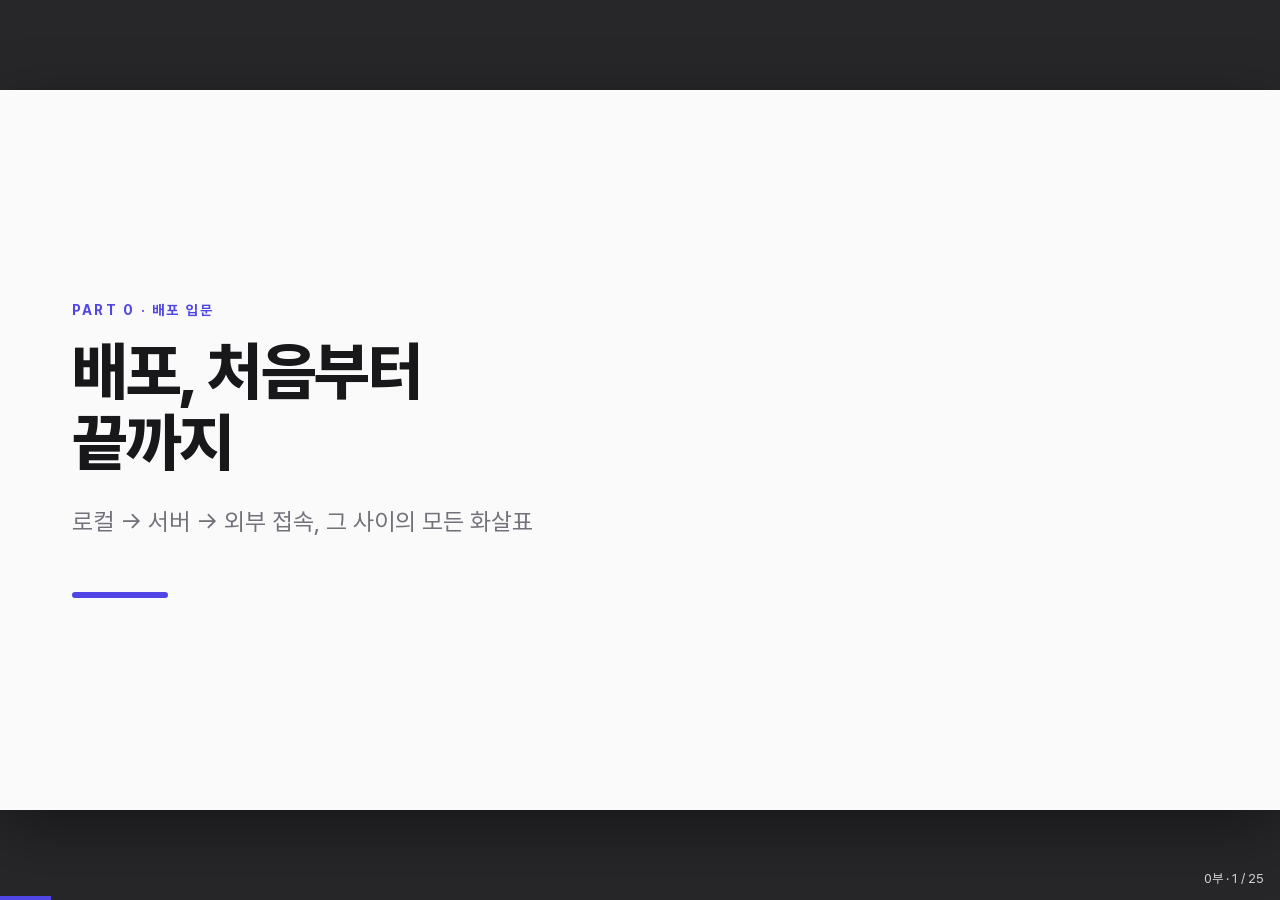
==== slides/index.html @ 19ce369f "feat: add request-journey simulator with SG-block demo" ====
<!DOCTYPE html>
<html lang="ko">
<head>
<meta charset="utf-8">
<meta name="viewport" content="width=device-width,initial-scale=1">
<title>배포, 처음부터 끝까지</title>
<link rel="stylesheet" href="css/deck.css">
</head>
<body>
<div id="stage">
  <div id="deck">

    <!-- 0부 (3 slides) -->
    <section class="slide" data-part="0">
      <div class="label">PART 0 · 배포 입문</div>
      <h1>배포, 처음부터<br>끝까지</h1>
      <p class="muted">로컬 → 서버 → 외부 접속, 그 사이의 모든 화살표</p>
      <div class="accent-bar"></div>
      <aside class="note" hidden>배포가 막막한 건 지식 부족이 아니라 로컬 환경에 대한 무의식적 의존 때문입니다.</aside>
    </section>

    <section class="slide" data-part="0">
      <div class="label">PART 0</div>
      <h2>"내 컴에선 되는데"의 정체</h2>
      <p>로컬의 암묵적 전제 4가지 — 서버엔 없습니다.</p>
      <ul>
        <li>항상 켜진 내 PC</li>
        <li>localhost 로 바로 접속</li>
        <li>IDE가 알아서 빌드·실행</li>
        <li>내 PC에만 깔린 JDK·DB</li>
      </ul>
      <aside class="note" hidden>배포란 이 4가지를 남의 컴퓨터(서버)에 다시 만들어주는 일.</aside>
    </section>

    <section class="slide" data-part="0">
      <div class="label">PART 0</div>
      <h2>오늘의 여정</h2>
      <p>0부 멘탈모델 · 1부 전체그림 · 2부 백엔드 · 3부 도메인·HTTPS · 4부 Flutter · 5부 잇기</p>
      <div class="accent-bar"></div>
    </section>

    <!-- 1부 (2 slides) -->
    <section class="slide" data-part="1">
      <div class="label">PART 1</div>
      <h2>마스터 지도 — 요청 한 번의 여정</h2>
      <div id="map-intro"></div>
      <p class="muted" style="margin-top:24px">이 화살표를 왼쪽부터 하나씩 정복합니다. 매 부 이 지도로 돌아옵니다.</p>
      <aside class="note" hidden>전체 강의의 지도. 매 부 도입에서 "지금 여기"를 표시.</aside>
    </section>

    <section class="slide" data-part="1">
      <div class="label">PART 1</div>
      <h2>핵심 개념 8개</h2>
      <ul style="columns:2;column-gap:48px">
        <li>빌드 산출물(JAR)</li><li>실행 환경(JVM)</li>
        <li>프로세스 &amp; 포트(8080)</li><li>공인 IP vs 사설 IP</li>
        <li>방화벽/보안그룹</li><li>DNS</li>
        <li>리버스 프록시</li><li>TLS 인증서</li>
      </ul>
    </section>

    <section class="slide" data-part="1">
      <div class="label">PART 1 · 🧪 시뮬레이터</div>
      <h2>요청의 여정</h2>
      <div id="sim-journey-mount"></div>
      <aside class="note" hidden>도메인 입력→흐름 재생. 보안그룹 토글 해제 후 다시 보내 차단을 시연.</aside>
    </section>

    <!-- 2부 (7 slides) -->
    <section class="slide" data-part="2">
      <div class="label">PART 2</div>
      <h2>같은 JAR, 4가지 방식</h2>
      <p>똑같은 <code>app.jar</code> 하나를 4단계로 올려봅니다. 위로 갈수록 내 손은 적게.</p>
      <div class="accent-bar"></div>
    </section>
    <section class="slide" data-part="2">
      <div class="label">PART 2 · 2-0</div>
      <h2>JAR이란</h2>
      <p><code>./gradlew build</code> → <code>build/libs/app.jar</code> → <code>java -jar app.jar</code></p>
      <p class="muted">이 파일 하나가 너의 서버 전부. Tomcat이 안에 들어있습니다.</p>
    </section>
    <section class="slide" data-part="2">
      <div class="label">PART 2 · 2-1 (메인)</div>
      <h2>AWS EC2에 손으로</h2>
      <p>EC2(빈 우분투) → SSH → JDK 설치 → scp 전송 → 실행 → <b>보안그룹 포트 열기</b> → systemd</p>
      <aside class="note" hidden>여기서 일부러 고통을 느낀다. 다음 단계와 대조하기 위해.</aside>
    </section>
    <section class="slide" data-part="2">
      <div class="label">PART 2 · 2-2</div>
      <h2>Railway — git push면 끝</h2>
      <p>GitHub 연결 → 끝. 방금 22분 걸린 걸 <code>git push</code> 한 번이 대신합니다.</p>
    </section>
    <section class="slide" data-part="2">
      <div class="label">PART 2 · 2-3</div>
      <h2>EKS — 왜/언제</h2>
      <p>컨테이너가 50개면? → 오케스트레이션. Pod·Service·Deployment. <span class="muted">입문 팀엔 보통 과잉.</span></p>
    </section>
    <section class="slide" data-part="2">
      <div class="label">PART 2 · 2-4</div>
      <h2>GitOps &amp; ArgoCD — 종착</h2>
      <p>Git에 원하는 상태를 적으면 ArgoCD가 클러스터를 거기 맞춰 동기화.</p>
      <p class="muted">Railway 기억나죠? 그게 아기 GitOps였어요.</p>
    </section>
    <section class="slide" data-part="2">
      <div class="label">PART 2 · 🧪 시뮬레이터</div>
      <h2>자동화 사다리</h2>
      <div id="sim-ladder-mount"></div>
      <aside class="note" hidden>단계를 클릭해 작업칩이 나→플랫폼으로 옮겨가는 걸 보여준다.</aside>
    </section>

    <!-- 3부 (3 slides) -->
    <section class="slide" data-part="3">
      <div class="label">PART 3</div>
      <h2>IP를 사람 주소로 — DNS</h2>
      <p>13.124.x.x → <code>api.myapp.com</code>. Route53/가비아에서 A레코드 등록.</p>
      <div id="map-dns"></div>
    </section>
    <section class="slide" data-part="3">
      <div class="label">PART 3</div>
      <h2>리버스 프록시는 왜?</h2>
      <p>브라우저는 80/443으로 옴 → Nginx가 받아 내부 8080으로 전달.</p>
      <div id="map-nginx"></div>
    </section>
    <section class="slide" data-part="3">
      <div class="label">PART 3</div>
      <h2>HTTPS — 자물쇠 붙이기</h2>
      <p>TLS 인증서. Let's Encrypt(무료·자동갱신) vs AWS ACM.</p>
      <p class="muted">https는 선택이 아니라 기본. 앱 스토어도 평문 http를 막습니다.</p>
    </section>

    <!-- 4부 (6 slides) -->
    <section class="slide" data-part="4">
      <div class="label">PART 4</div>
      <h2>앱은 "올리는" 게 아니라<br>"심사받아 배포"</h2>
      <p class="muted">서버 배포와는 멘탈모델이 다릅니다.</p>
    </section>
    <section class="slide" data-part="4">
      <div class="label">PART 4</div>
      <h2>빌드 산출물 — APK / AAB / IPA</h2>
      <p>디버그 vs 릴리스. 안드로이드 AAB(스토어)/APK(직접설치), iOS IPA.</p>
    </section>
    <section class="slide" data-part="4">
      <div class="label">PART 4</div>
      <h2>코드 서명 — 왜 필요한가</h2>
      <p>안드로이드 keystore, iOS 인증서·프로비저닝 프로파일. = 위변조 방지 도장.</p>
    </section>
    <section class="slide" data-part="4">
      <div class="label">PART 4</div>
      <h2>배포 트랙 3단</h2>
      <p>내부테스트(Firebase App Distribution / Play 내부테스트 / TestFlight) → 비공개 → 프로덕션</p>
    </section>
    <section class="slide" data-part="4">
      <div class="label">PART 4</div>
      <h2>스토어 심사 + 흔한 반려</h2>
      <p>특히 Apple. 권한 설명 누락, 개인정보 처리방침 미비 등.</p>
    </section>
    <section class="slide" data-part="4">
      <div class="label">PART 4 · 🔌 연결</div>
      <h2>백엔드와 만나는 지점</h2>
      <p>앱의 <code>baseURL</code>을 dev/prod로 바꿔끼우기 → 2부에서 올린 서버 주소가 여기로.</p>
      <p class="muted">두 세계가 연결되는 순간입니다.</p>
    </section>

    <!-- 5부 (3 slides) -->
    <section class="slide" data-part="5">
      <div class="label">PART 5</div>
      <h2>환경 분리 — dev / staging / prod</h2>
      <p>앱 baseURL ↔ 백엔드 환경. 비밀값 관리 한 스푼.</p>
    </section>
    <section class="slide" data-part="5">
      <div class="label">PART 5</div>
      <h2>비용 감각</h2>
      <p>EC2 t2.micro 프리티어 / Railway 무료한도. <b>취미는 PaaS, 회사는 클라우드.</b></p>
    </section>
    <section class="slide" data-part="5">
      <div class="label">PART 5</div>
      <h2>전체 잇기 + 다음 한 걸음</h2>
      <div id="map-final"></div>
      <p style="margin-top:20px">숙제: 이번 주말 Railway에 너희 프로젝트 하나 올려보기.</p>
    </section>

  </div>
</div>

<div id="progress"></div>
<div id="hud"></div>
<div id="notes"></div>
<div class="navzone left"  id="navL"></div>
<div class="navzone right" id="navR"></div>

<script src="js/map-data.js"></script>
<script src="js/master-map.js"></script>
<script src="js/sim-journey.js"></script>
<script src="js/deck.js"></script>
<script>
  const mi = document.getElementById('map-intro');
  if (mi) renderMap(mi, 'app'); // 1부 도입: 출발점 강조
  const dns = document.getElementById('map-dns');   if (dns) renderMap(dns, 'dns');
  const ngx = document.getElementById('map-nginx'); if (ngx) renderMap(ngx, 'nginx');
  const fin = document.getElementById('map-final'); if (fin) renderMap(fin, null);
  const sj = document.getElementById('sim-journey-mount'); if (sj) mountJourney(sj);
</script>
</body>
</html>
---- slides/css/deck.css ----
@font-face{font-family:Pretendard;font-weight:400;src:url(../assets/fonts/Pretendard-Regular.woff2) format('woff2');font-display:swap}
@font-face{font-family:Pretendard;font-weight:700;src:url(../assets/fonts/Pretendard-Bold.woff2) format('woff2');font-display:swap}
@font-face{font-family:Pretendard;font-weight:800;src:url(../assets/fonts/Pretendard-ExtraBold.woff2) format('woff2');font-display:swap}

:root{
  --bg:#fafafa; --ink:#18181b; --muted:#71717a; --line:#e4e4e7;
  --accent:#4f46e5; --accent-soft:#eef2ff; --warn:#fdba74; --danger:#ef4444;
  --slide-w:1280px; --slide-h:720px;
}
*{box-sizing:border-box}
html,body{margin:0;height:100%;background:#27272a;
  font-family:Pretendard,system-ui,-apple-system,sans-serif;color:var(--ink)}

/* 무대: 16:9 슬라이드를 화면 중앙에 스케일 */
#stage{position:fixed;inset:0;display:grid;place-items:center;overflow:hidden}
#deck{width:var(--slide-w);height:var(--slide-h);position:relative;
  background:var(--bg);box-shadow:0 20px 60px rgba(0,0,0,.4);
  transform:scale(var(--scale,1));transform-origin:center}

.slide{position:absolute;inset:0;padding:64px 72px;
  opacity:0;visibility:hidden;transition:opacity .25s ease;
  display:flex;flex-direction:column;justify-content:center}
.slide.active{opacity:1;visibility:visible}

.slide .label{font-size:14px;letter-spacing:.16em;text-transform:uppercase;
  font-weight:700;color:var(--accent);margin-bottom:18px}
.slide h1{font-size:64px;font-weight:800;letter-spacing:-.02em;line-height:1.12;margin:0}
.slide h2{font-size:44px;font-weight:800;letter-spacing:-.01em;line-height:1.18;margin:0 0 24px}
.slide p,.slide li{font-size:24px;line-height:1.55;color:var(--ink)}
.slide .muted{color:var(--muted)}
.slide .accent-bar{height:6px;width:96px;background:var(--accent);border-radius:3px;margin-top:28px}

/* 진행 UI */
#progress{position:fixed;left:0;bottom:0;height:4px;background:var(--accent);
  width:0;transition:width .2s ease;z-index:10}
#hud{position:fixed;right:16px;bottom:14px;font-size:13px;color:#d4d4d8;
  font-family:Pretendard,sans-serif;z-index:10}

/* 클릭존 */
.navzone{position:fixed;top:0;bottom:0;width:18%;z-index:5;cursor:pointer}
.navzone.left{left:0}.navzone.right{right:0}

/* 스피커 노트 */
#notes{position:fixed;left:0;right:0;bottom:0;max-height:38vh;overflow:auto;
  background:#111;color:#e4e4e7;padding:20px 28px;font-size:16px;line-height:1.6;
  display:none;z-index:20;border-top:2px solid var(--accent)}
#notes.show{display:block}

/* 마스터 지도 */
.mapchain{display:flex;align-items:center;gap:8px;flex-wrap:wrap;margin-top:12px}
.mapnode{flex:1;min-width:96px;text-align:center;padding:14px 8px;border-radius:12px;
  background:#f4f4f5;border:2px solid var(--line);transition:all .2s}
.mapnode.cur{background:var(--accent-soft);border-color:var(--accent);
  box-shadow:0 6px 18px rgba(79,70,229,.18);transform:translateY(-2px)}
.mapicon{font-size:26px}
.maplabel{font-size:14px;font-weight:700;margin-top:4px}
.mapnode.cur .maplabel{color:var(--accent)}
.maparrow{color:#a1a1aa;font-weight:700}

/* 시뮬레이터 공통/여정 */
.sim-controls{display:flex;align-items:center;gap:10px;margin-bottom:18px}
.sim-input{font-family:ui-monospace,monospace;font-size:18px;padding:8px 12px;
  border:1px solid var(--line);border-radius:8px;max-width:240px}
.sim-go{font-size:18px;font-weight:700;color:#fff;background:var(--accent);
  border:0;border-radius:8px;padding:9px 16px;cursor:pointer}
.sim-toggle{margin-left:auto;font-size:16px;color:var(--muted);display:flex;align-items:center;gap:6px}
.sim-chain{display:flex;align-items:center;gap:6px;flex-wrap:wrap}
.mapnode.blocked{background:#fee2e2;border-color:var(--danger);
  box-shadow:0 0 0 3px rgba(239,68,68,.25)}
.sim-caption{margin-top:18px;background:#18181b;color:#e4e4e7;border-radius:8px;
  padding:14px 18px;font-size:18px;min-height:28px}
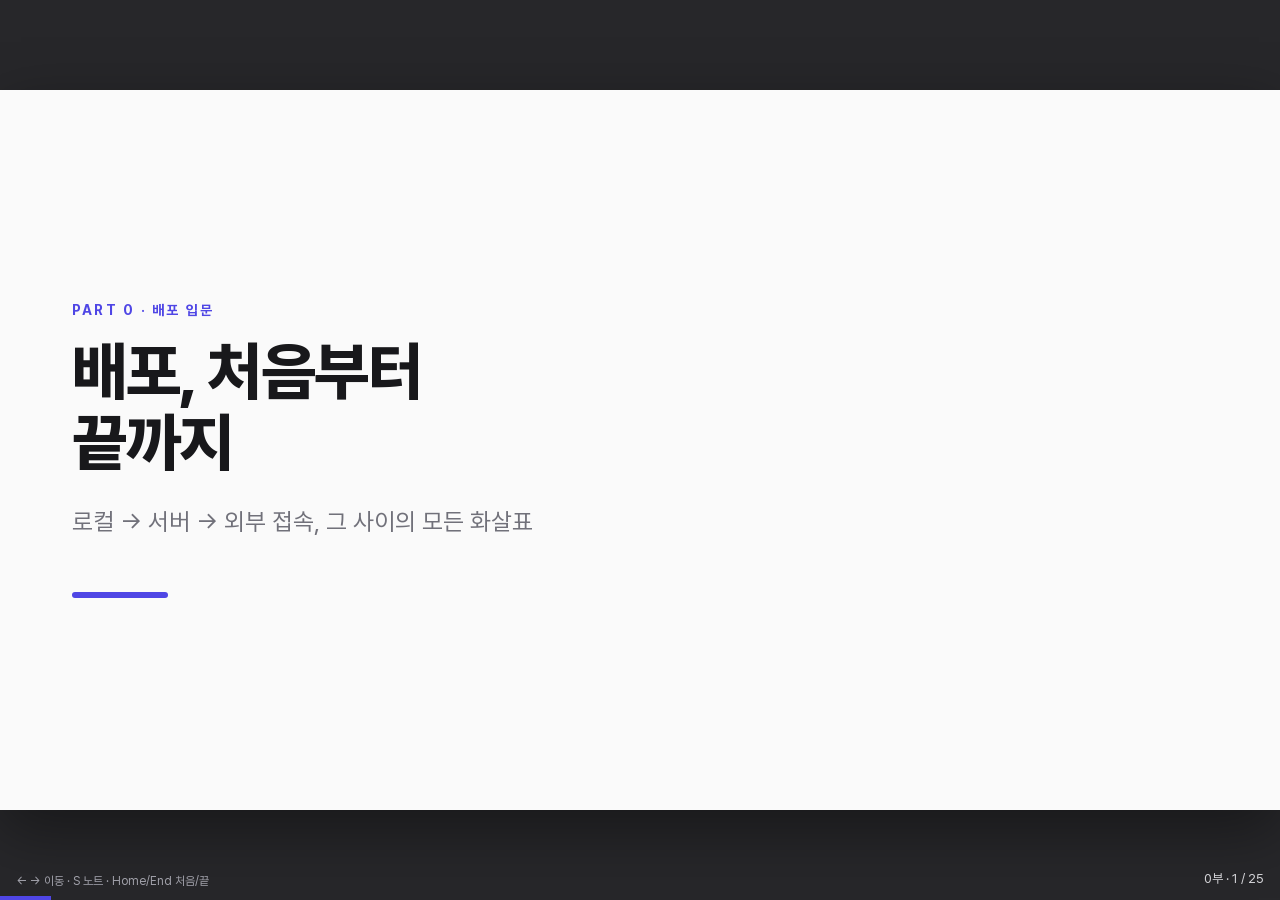
==== commit 18829281: "feat: add projector polish, keyboard help, and final QA pass" ====
--- a/slides/index.html
+++ b/slides/index.html
@@ -184,6 +184,7 @@
 
 <div id="progress"></div>
 <div id="hud"></div>
+<div id="help">← → 이동 · S 노트 · Home/End 처음/끝</div>
 <div id="notes"></div>
 <div class="navzone left"  id="navL"></div>
 <div class="navzone right" id="navR"></div>
@@ -191,6 +192,7 @@
 <script src="js/map-data.js"></script>
 <script src="js/master-map.js"></script>
 <script src="js/sim-journey.js"></script>
+<script src="js/sim-ladder.js"></script>
 <script src="js/deck.js"></script>
 <script>
   const mi = document.getElementById('map-intro');
@@ -199,6 +201,7 @@
   const ngx = document.getElementById('map-nginx'); if (ngx) renderMap(ngx, 'nginx');
   const fin = document.getElementById('map-final'); if (fin) renderMap(fin, null);
   const sj = document.getElementById('sim-journey-mount'); if (sj) mountJourney(sj);
+  const sl = document.getElementById('sim-ladder-mount'); if (sl) renderLadder(sl);
 </script>
 </body>
 </html>
--- a/slides/css/deck.css
+++ b/slides/css/deck.css
@@ -69,3 +69,23 @@
   box-shadow:0 0 0 3px rgba(239,68,68,.25)}
 .sim-caption{margin-top:18px;background:#18181b;color:#e4e4e7;border-radius:8px;
   padding:14px 18px;font-size:18px;min-height:28px}
+
+/* 자동화 사다리 */
+.sim-ladder{display:grid;grid-template-columns:1fr 1fr;gap:16px}
+.ladder-tabs{grid-column:1/3;display:flex;gap:8px;margin-bottom:8px}
+.ladder-tab{flex:1;font-size:18px;font-weight:700;padding:10px;border:0;border-radius:8px;
+  background:#f4f4f5;color:var(--ink);cursor:pointer}
+.ladder-tab.on{background:var(--accent);color:#fff}
+.ladder-col{background:#fff;border:1px solid var(--line);border-radius:12px;padding:16px;min-height:180px}
+.ladder-head{font-size:16px;font-weight:700;color:var(--muted);margin-bottom:10px}
+.chips{display:flex;flex-wrap:wrap;gap:8px}
+.chip{padding:7px 12px;border-radius:8px;font-size:16px}
+.chip.me{background:#fee2e2}
+.chip.pf{background:#dcfce7}
+.empty{color:#a1a1aa;font-size:15px}
+
+/* 키보드 도움말 (첫 진입 힌트) */
+#help{position:fixed;left:16px;bottom:12px;font-size:12px;color:#a1a1aa;z-index:10}
+/* 코드 인라인 */
+.slide code{font-family:ui-monospace,monospace;background:#eef2ff;
+  color:#3730a3;padding:1px 7px;border-radius:5px;font-size:.92em}
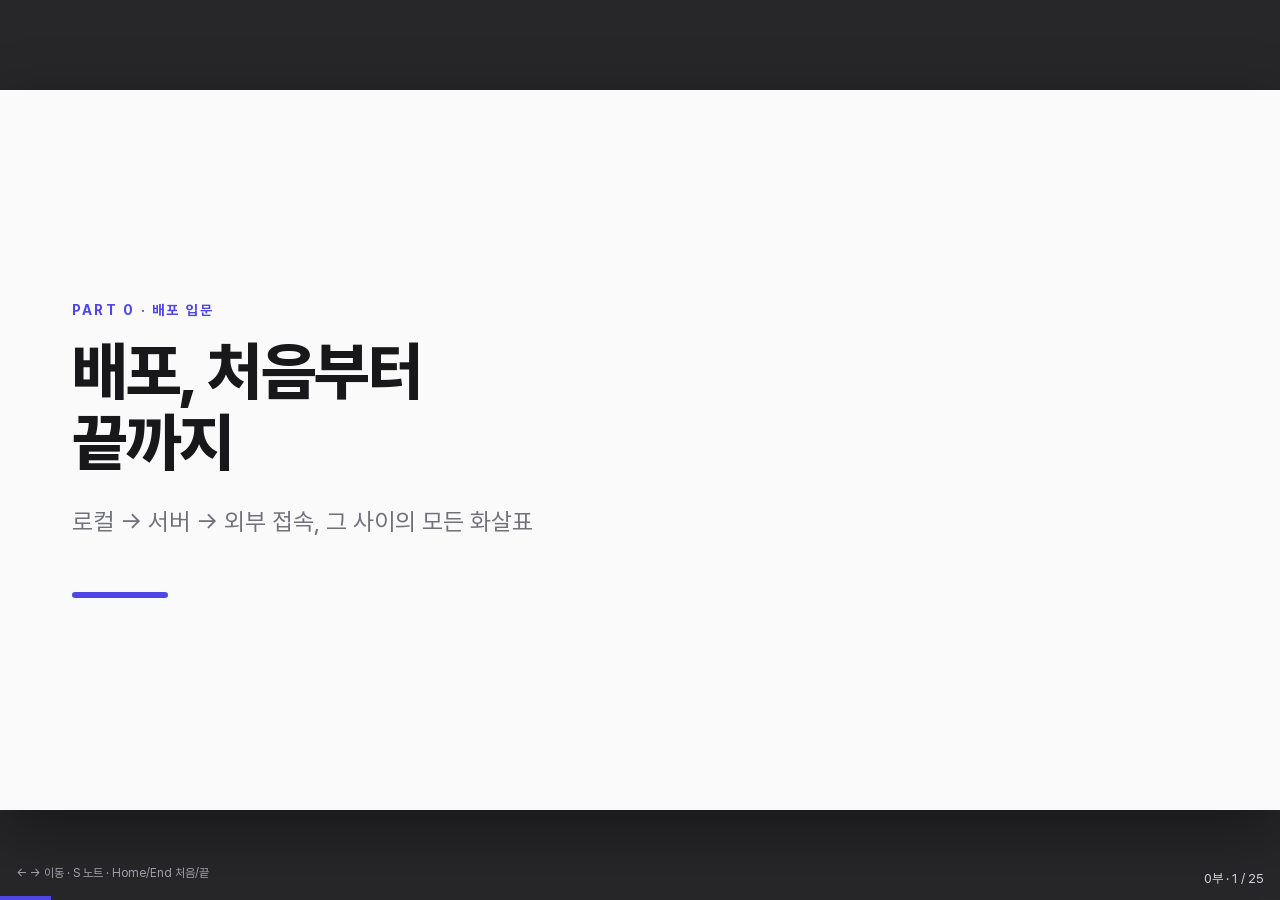
==== commit b0627f4e: "fix: journey reverse-trip + no-flash, ladder GitOps callback, polish (review fixes)" ====
--- a/slides/index.html
+++ b/slides/index.html
@@ -176,6 +176,7 @@
       <div class="label">PART 5</div>
       <h2>전체 잇기 + 다음 한 걸음</h2>
       <div id="map-final"></div>
+      <p class="muted" style="margin-top:14px">push 하면 자동 빌드·배포 — 이게 CI/CD입니다.</p>
       <p style="margin-top:20px">숙제: 이번 주말 Railway에 너희 프로젝트 하나 올려보기.</p>
     </section>
 
--- a/slides/css/deck.css
+++ b/slides/css/deck.css
@@ -67,6 +67,7 @@
 .sim-chain{display:flex;align-items:center;gap:6px;flex-wrap:wrap}
 .mapnode.blocked{background:#fee2e2;border-color:var(--danger);
   box-shadow:0 0 0 3px rgba(239,68,68,.25)}
+.mapnode.ret{background:#dcfce7;border-color:#22c55e}
 .sim-caption{margin-top:18px;background:#18181b;color:#e4e4e7;border-radius:8px;
   padding:14px 18px;font-size:18px;min-height:28px}
 
@@ -83,9 +84,10 @@
 .chip.me{background:#fee2e2}
 .chip.pf{background:#dcfce7}
 .empty{color:#a1a1aa;font-size:15px}
+.ladder-callback{grid-column:1/3;min-height:24px;color:var(--accent);font-weight:700;margin-top:4px}
 
 /* 키보드 도움말 (첫 진입 힌트) */
-#help{position:fixed;left:16px;bottom:12px;font-size:12px;color:#a1a1aa;z-index:10}
+#help{position:fixed;left:16px;bottom:20px;font-size:12px;color:#a1a1aa;z-index:10}
 /* 코드 인라인 */
 .slide code{font-family:ui-monospace,monospace;background:#eef2ff;
   color:#3730a3;padding:1px 7px;border-radius:5px;font-size:.92em}
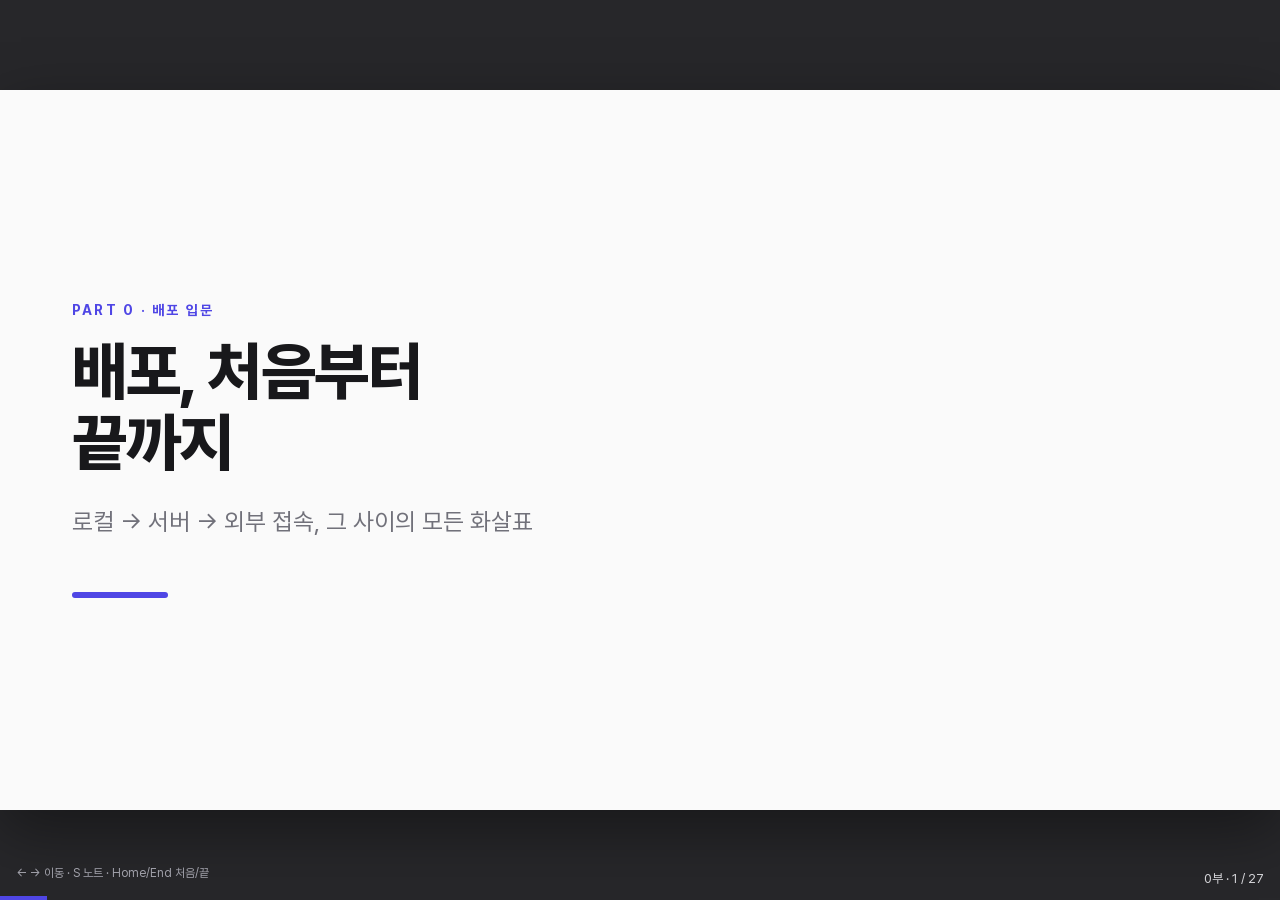
==== commit 4eb35cec: "feat: wire EC2 manual-deploy + k8s self-heal simulators into slides & book; remove orphaned sim-argo" ====
--- a/slides/index.html
+++ b/slides/index.html
@@ -4,6 +4,7 @@
 <meta charset="utf-8">
 <meta name="viewport" content="width=device-width,initial-scale=1">
 <title>배포, 처음부터 끝까지</title>
+<link rel="icon" href="data:,">
 <link rel="stylesheet" href="css/deck.css">
 </head>
 <body>
@@ -86,6 +87,12 @@
       <aside class="note" hidden>여기서 일부러 고통을 느낀다. 다음 단계와 대조하기 위해.</aside>
     </section>
     <section class="slide" data-part="2">
+      <div class="label">PART 2 · 🧪 시뮬레이터</div>
+      <h2>EC2에 직접 올려보기</h2>
+      <div id="sim-ec2-mount"></div>
+      <aside class="note" hidden>일곱 단계를 한 번씩 클릭하며 "손으로 다 한다"를 체감시킨다.</aside>
+    </section>
+    <section class="slide" data-part="2">
       <div class="label">PART 2 · 2-2</div>
       <h2>Railway — git push면 끝</h2>
       <p>GitHub 연결 → 끝. 방금 22분 걸린 걸 <code>git push</code> 한 번이 대신합니다.</p>
@@ -96,9 +103,16 @@
       <p>컨테이너가 50개면? → 오케스트레이션. Pod·Service·Deployment. <span class="muted">입문 팀엔 보통 과잉.</span></p>
     </section>
     <section class="slide" data-part="2">
+      <div class="label">PART 2 · 🧪 시뮬레이터</div>
+      <h2>쿠버네티스 self-heal</h2>
+      <div id="sim-k8s-mount"></div>
+      <aside class="note" hidden>Pod를 죽이면 자동 복구되는 걸 보여준다 — 오케스트레이션의 핵심.</aside>
+    </section>
+    <section class="slide" data-part="2">
       <div class="label">PART 2 · 2-4</div>
       <h2>GitOps &amp; ArgoCD — 종착</h2>
       <p>Git에 원하는 상태를 적으면 ArgoCD가 클러스터를 거기 맞춰 동기화.</p>
+      <div id="diagram-gitops"></div>
       <p class="muted">Railway 기억나죠? 그게 아기 GitOps였어요.</p>
     </section>
     <section class="slide" data-part="2">
@@ -148,6 +162,7 @@
       <div class="label">PART 4</div>
       <h2>배포 트랙 3단</h2>
       <p>내부테스트(Firebase App Distribution / Play 내부테스트 / TestFlight) → 비공개 → 프로덕션</p>
+      <div id="diagram-flutter"></div>
     </section>
     <section class="slide" data-part="4">
       <div class="label">PART 4</div>
@@ -166,6 +181,7 @@
       <div class="label">PART 5</div>
       <h2>환경 분리 — dev / staging / prod</h2>
       <p>앱 baseURL ↔ 백엔드 환경. 비밀값 관리 한 스푼.</p>
+      <div id="diagram-env"></div>
     </section>
     <section class="slide" data-part="5">
       <div class="label">PART 5</div>
@@ -194,6 +210,9 @@
 <script src="js/master-map.js"></script>
 <script src="js/sim-journey.js"></script>
 <script src="js/sim-ladder.js"></script>
+<script src="js/diagrams.js"></script>
+<script src="js/sim-ec2.js"></script>
+<script src="js/sim-k8s.js"></script>
 <script src="js/deck.js"></script>
 <script>
   const mi = document.getElementById('map-intro');
@@ -203,6 +222,11 @@
   const fin = document.getElementById('map-final'); if (fin) renderMap(fin, null);
   const sj = document.getElementById('sim-journey-mount'); if (sj) mountJourney(sj);
   const sl = document.getElementById('sim-ladder-mount'); if (sl) renderLadder(sl);
+  const dgg=document.getElementById('diagram-gitops'); if(dgg) renderGitopsLoop(dgg);
+  const dgf=document.getElementById('diagram-flutter'); if(dgf) renderFlutterPipeline(dgf);
+  const dge=document.getElementById('diagram-env'); if(dge) renderEnvSplit(dge);
+  const e2=document.getElementById('sim-ec2-mount'); if(e2) renderEc2Build(e2);
+  const k8=document.getElementById('sim-k8s-mount'); if(k8) renderK8sArch(k8);
 </script>
 </body>
 </html>
--- a/slides/css/deck.css
+++ b/slides/css/deck.css
@@ -11,11 +11,11 @@
 html,body{margin:0;height:100%;background:#27272a;
   font-family:Pretendard,system-ui,-apple-system,sans-serif;color:var(--ink)}
 
-/* 무대: 16:9 슬라이드를 화면 중앙에 스케일 */
-#stage{position:fixed;inset:0;display:grid;place-items:center;overflow:hidden}
-#deck{width:var(--slide-w);height:var(--slide-h);position:relative;
+/* 무대: 16:9 슬라이드를 화면 중앙에 스케일 (translate 기반 — 어떤 배율에서도 정확히 중앙) */
+#stage{position:fixed;inset:0;overflow:hidden}
+#deck{width:var(--slide-w);height:var(--slide-h);position:absolute;left:50%;top:50%;
   background:var(--bg);box-shadow:0 20px 60px rgba(0,0,0,.4);
-  transform:scale(var(--scale,1));transform-origin:center}
+  transform:translate(-50%,-50%) scale(var(--scale,1));transform-origin:center}
 
 .slide{position:absolute;inset:0;padding:64px 72px;
   opacity:0;visibility:hidden;transition:opacity .25s ease;
@@ -91,3 +91,56 @@
 /* 코드 인라인 */
 .slide code{font-family:ui-monospace,monospace;background:#eef2ff;
   color:#3730a3;padding:1px 7px;border-radius:5px;font-size:.92em}
+
+/* 다이어그램 */
+.diagram{margin-top:20px}
+.drow{display:flex;align-items:stretch;gap:10px}
+.drow.dwrap{flex-wrap:wrap;row-gap:10px}
+.dbox{flex:1;min-width:120px;background:#fff;border:2px solid var(--line);border-radius:12px;padding:14px 12px;text-align:center;display:flex;flex-direction:column;justify-content:center}
+.dbox-t{font-size:18px;font-weight:700}
+.dbox-s{font-size:13px;color:var(--muted);margin-top:4px}
+.darrow{display:flex;flex-direction:column;align-items:center;justify-content:center;color:var(--accent);font-weight:700;font-size:18px}
+.darrow-l{font-size:11px;color:var(--muted);font-weight:400;white-space:nowrap;margin-top:2px}
+.dbox-git,.dbox-k8s,.dbox-app{border-color:#a5b4fc}
+.dbox-argo{border-color:var(--accent);background:var(--accent-soft)}
+.dloop-label{margin-top:14px;text-align:center;color:var(--accent);font-weight:700;font-size:16px}
+.dg-env .denv-row{display:flex;align-items:center;gap:10px;margin-bottom:12px}
+.dbox-dev{border-color:#fdba74;background:#fff7ed}
+.dbox-prod{border-color:#22c55e;background:#f0fdf4}
+.denv-note{margin-top:6px;text-align:center;color:var(--muted);font-size:15px}
+
+/* EC2 수동 배포 시뮬레이터 */
+.ec2-sim{margin-top:6px}
+.ec2-grid{display:grid;grid-template-columns:1.55fr 1fr;gap:16px;align-items:stretch}
+.ec2-term{background:#0d1117;border-radius:12px;overflow:hidden;display:flex;flex-direction:column;min-height:210px}
+.ec2-term-bar{background:#21262d;color:#8b949e;font-size:12px;padding:7px 12px;font-family:ui-monospace,monospace}
+.ec2-term-body{margin:0;padding:12px 16px;color:#7ee787;font-family:ui-monospace,monospace;font-size:13.5px;line-height:1.55;white-space:pre-wrap;word-break:break-all;overflow:auto;max-height:240px;flex:1}
+.ec2-state{min-height:210px}
+.ec2-rows{display:flex;flex-direction:column;gap:7px;margin-top:8px}
+.ec2-row{display:flex;justify-content:space-between;align-items:center;font-size:15px;font-weight:700;padding:7px 12px;border-radius:8px;background:#fef2f2;color:#991b1b;transition:all .25s}
+.ec2-row.done{background:#dcfce7;color:#166534}
+.ec2-mark{font-size:15px}
+.ec2-caption{min-height:62px}
+.ec2-analogy{color:#fcd34d;font-size:15px}
+.ec2-done-note{color:#86efac}
+.ec2-ctrl{display:flex;align-items:center;gap:10px;margin-top:12px}
+.ec2-ctrl .ladder-tab{flex:0 0 auto}
+.ec2-ctrl .sim-go:disabled{opacity:.45;cursor:default}
+.ec2-progress{margin-left:auto;font-size:16px;font-weight:700;color:var(--muted)}
+
+/* 쿠버네티스 self-heal 시뮬레이터 */
+.k8s-arch{margin-top:6px}
+.k8s-cp{text-align:center;font-size:17px;font-weight:800;color:#fff;background:var(--accent);border-radius:10px;padding:10px;margin-bottom:12px}
+.k8s-cp-s{font-size:13px;font-weight:400;opacity:.9}
+.k8s-cluster{display:flex;gap:14px;border:2px dashed #a5b4fc;border-radius:12px;padding:14px;background:#f5f3ff}
+.k8s-node{flex:1;background:#fff;border:2px solid var(--line);border-radius:10px;padding:12px;min-height:96px}
+.k8s-node-h{font-size:15px;font-weight:700;margin-bottom:10px}
+.k8s-node-h span{color:var(--muted);font-weight:400;font-size:13px}
+.k8s-pods{display:flex;flex-wrap:wrap;gap:8px}
+.k8s-pod{padding:8px 12px;border-radius:8px;font-size:15px;font-weight:700;background:#dcfce7;border:2px solid #22c55e;transition:all .3s}
+.k8s-pod.dying{background:#fee2e2;border-color:var(--danger);opacity:.5;text-decoration:line-through}
+.k8s-pod.new{animation:k8sPop .5s ease;background:#dbeafe;border-color:#60a5fa}
+@keyframes k8sPop{from{transform:scale(.5);opacity:0}to{transform:scale(1);opacity:1}}
+.k8s-notes{display:flex;flex-wrap:wrap;gap:10px;margin-top:12px}
+.k8s-note{font-size:13px;color:var(--muted);background:#f4f4f5;border-radius:8px;padding:6px 10px}
+.k8s-caption{margin-top:12px}
